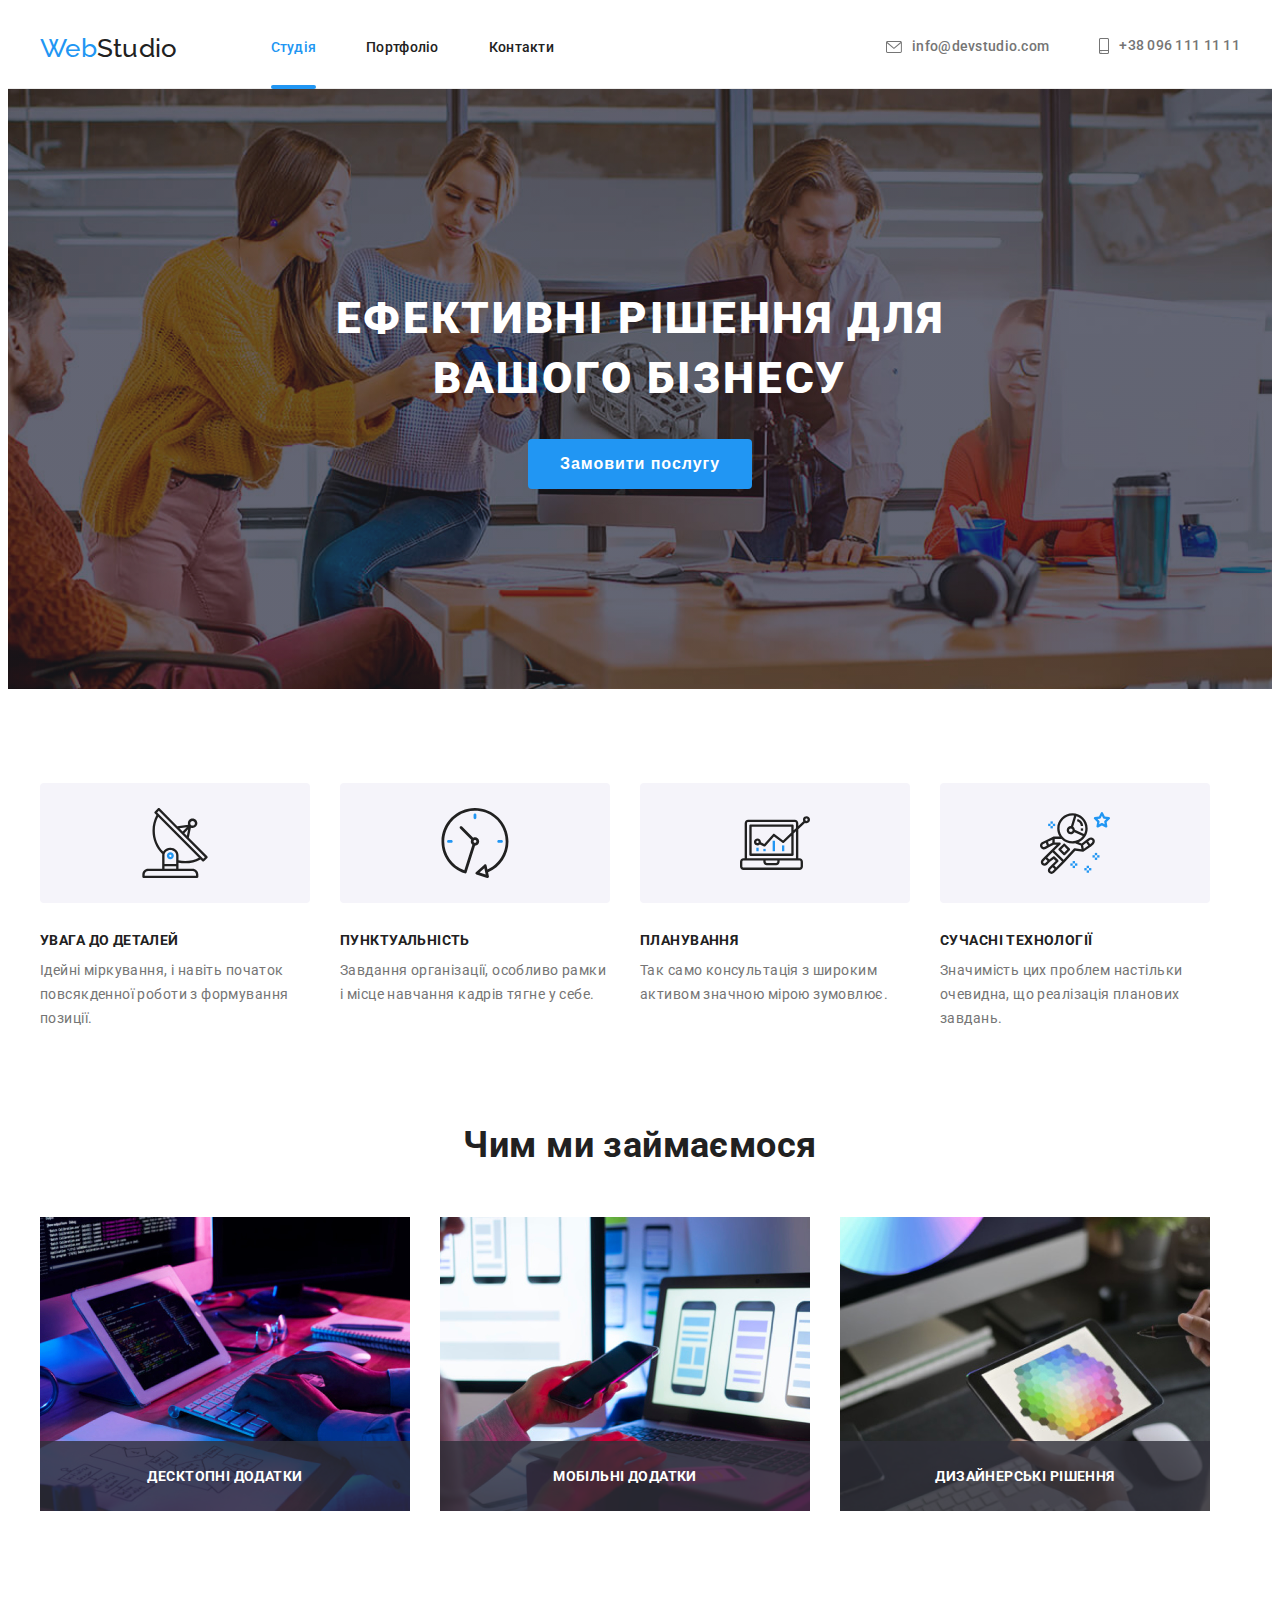
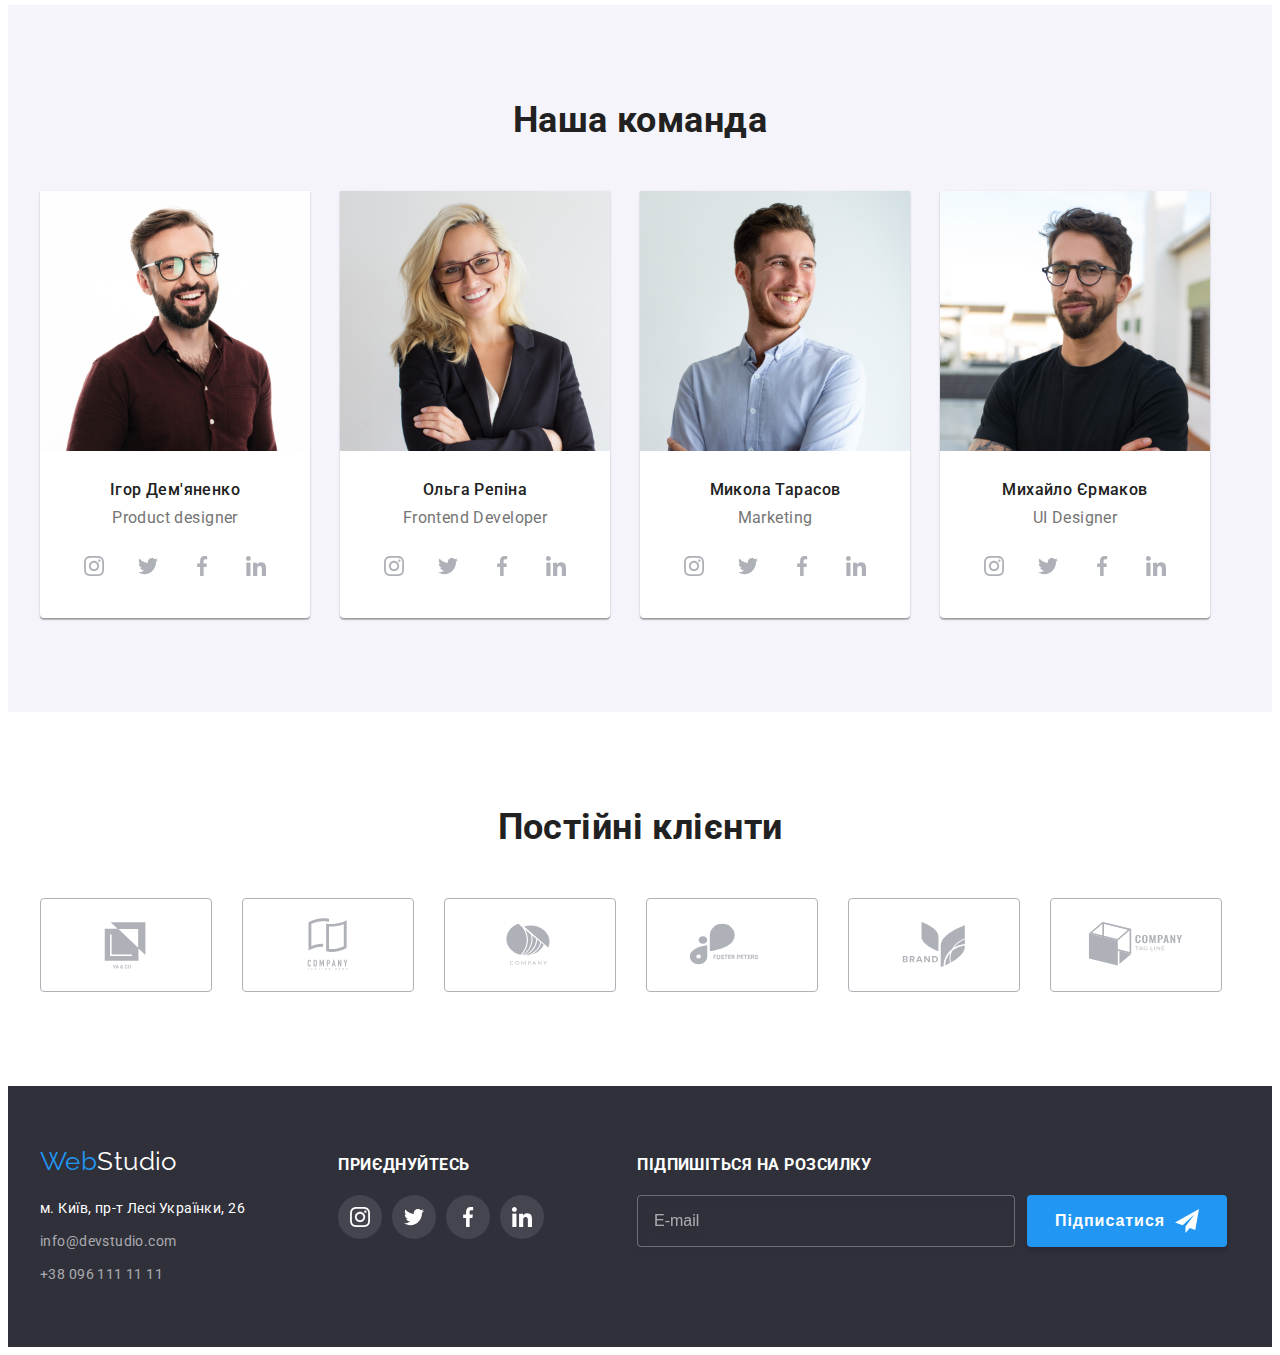
==== index.html @ 9e245d11 "Update index.html" ====
<!DOCTYPE html>
<html lang="uk">

<head>
  <meta charset="UTF-8" />
  <meta http-equiv="X-UA-Compatible" content="IE=edge" />
  <meta name="viewport" content="width=device-width, initial-scale=1.0" />
  <title>Студія</title>
  <!-- шрифти -->
  <link rel="preconnect" href="https://fonts.googleapis.com" />
  <link rel="preconnect" href="https://fonts.gstatic.com" crossorigin />
  <link href="https://fonts.googleapis.com/css2?family=Raleway:wght@700&family=Roboto:wght@400;500;700;900&display=swap"
    rel="stylesheet" />
  <!-- Нормалайз -->
  <link rel="stylesheet" href="https://cdnjs.cloudflare.com/ajax/libs/modern-normalize/1.1.0/modern-normalize.min.css"
    integrity="sha512-wpPYUAdjBVSE4KJnH1VR1HeZfpl1ub8YT/NKx4PuQ5NmX2tKuGu6U/JRp5y+Y8XG2tV+wKQpNHVUX03MfMFn9Q=="
    crossorigin="anonymous" referrerpolicy="no-referrer">

  <!-- стилі -->
  <link rel="stylesheet" href="./css/styles.css" />
</head>

<body>
  <!--хедер-->
  <header class="page-header">
    <div class="container">
      <nav class="nav">
        <a class="link logo" href="./index.html"><span class="accent-logo">Web</span>Studio</a>

        <ul class="list nav-list">
          <li class="item"><a class="link nav-link current" href="./index.html">Студія</a></li>
          <li class="item"><a class="link nav-link" href="./portfolio.html">Портфоліо</a></li>
          <li class="item"><a class="link nav-link" href="#contacts">Контакти</a></li>
        </ul>
      </nav>

      <ul class="contacts-header list">
        <li class="item">
          <a class="link" href="mailto:info@devstudio.com">
            <svg class="header-icon" width="16" height="12">
              <use href="./images/icons.svg#icon-envelope"></use>
            </svg>
            info@devstudio.com</a>
        </li>
        <li class="item"><a class="link" href="tel:+380961111111">
            <svg class="header-icon" width="10" height="16">
              <use href="./images/icons.svg#icon-smartphone"></use>
            </svg>
            +38 096 111 11 11</a></li>
      </ul>
    </div>
  </header>

  <!--Унікальний контент сторінки-->
  <main>
    <!--Герой-->
    <section class="section hero">
      <div class="container">
        <h1 class="main-title">Ефективні рішення для вашого бізнесу</h1>
        <button data-modal-open class="btn hero-btn" type="button">Замовити послугу</button>
      </div>
    </section>

    <!--Переваги компанії-->
    <section class="section features">
      <div class="container">
        <!--Початок прихованого заголовку -->
        <h2 class="visually-hidden">Переваги компанії</h2>
        <!-- Кінець прихованого заголовку -->

        <ul class="list features-list">
          <li class="item features-item">
            <div class="features-icon-block">
              <svg class="features-icon" width="70" height="70px">
                <use href="./images/icons.svg#icon-antenna"></use>
              </svg>
            </div>
            <h3 class="features-title">УВАГА ДО ДЕТАЛЕЙ</h3>
            <p class="features-description">
              Ідейні міркування, і навіть початок повсякденної роботи з формування позиції.
            </p>
          </li>

          <li class="item features-item">
            <div class="features-icon-block">
              <svg class="features-icon" width="70" height="70px">
                <use href="./images/icons.svg#icon-clock"></use>
              </svg>
            </div>
            <h3 class="features-title">ПУНКТУАЛЬНІСТЬ</h3>
            <p class="features-description">
              Завдання організації, особливо рамки і місце навчання кадрів тягне у себе.
            </p>
          </li>

          <li class="item features-item">
            <div class="features-icon-block">
              <svg class="features-icon" width="70" height="70px">
                <use href="./images/icons.svg#icon-diagram"></use>
              </svg>
            </div>
            <h3 class="features-title">ПЛАНУВАННЯ</h3>
            <p class="features-description">
              Так само консультація з широким активом значною мірою зумовлює.
            </p>
          </li>

          <li class="item features-item">
            <div class="features-icon-block">
              <svg class="features-icon" width="70" height="70px">
                <use href="./images/icons.svg#icon-astronaut"></use>
              </svg>
            </div>
            <h3 class="features-title">СУЧАСНІ ТЕХНОЛОГІЇ</h3>
            <p class="features-description">
              Значимість цих проблем настільки очевидна, що реалізація планових завдань.
            </p>
          </li>
        </ul>
      </div>
    </section>

    <!--Чим ми займаємося-->
    <section class="section activity">
      <div class="container">
        <h2 class="section-title">Чим ми займаємося</h2>

        <ul class="list activity-list">

          <li class="item activity-item">
            <div class="activity-thumb">
              <img class="img" src="./images/work/programming.jpg" alt="Розробка сайтів" width="370" height="294" />
              <p class="activity-desc">Десктопні додатки</p>
            </div>
          </li>

          <li class="item activity-item">
            <div class="activity-thumb">
              <img class="img" src="./images/work/adaptation.jpg" alt="Адаптація сайтів під гаджети" width="370"
                height="294" />
              <p class="activity-desc">Мобільні додатки</p>
            </div>
          </li>

          <li class="item activity-item">
            <div class="activity-thumb">
              <img class="img" src="./images/work/stylisation.jpg" alt="Стилізація сайтів" width="370" height="294" />
              <p class="activity-desc">Дизайнерські рішення</p>
            </div>
          </li>
      </div>
      </ul>
      </div>
    </section>

    <!--Команда-->
    <section class="section team">
      <div class="container">
        <h2 class="section-title">Наша команда</h2>

        <ul class="list team-list">
          <li class="item team-item">
            <img class="img" src="./images/team/product-designer.jpg" alt="Ігор Дем'яненко - Product designer"
              width="270" height="260" />
            <div class="team-item-content">
              <h3 class="team-name">Ігор Дем'яненко</h3>
              <p class="team-position">Product designer</p>

              <ul class="list socials-list">
                <li class="item socials-list-item">
                  <a class="link" href="https://www.instagram.com/" target="_blank" rel="noopener noreferrer">
                    <svg class="socials-icon" width="20" height="20">
                      <use href="./images/icons.svg#icon-instagram"></use>
                    </svg>
                  </a>
                </li>
                <li class="item socials-list-item">
                  <a class="link" href="https://www.twitter.com/" target="_blank" rel="noopener noreferrer">
                    <svg class="socials-icon" width="20" height="20">
                      <use href="./images/icons.svg#icon-twitter"></use>
                    </svg>
                  </a>
                </li>
                <li class="item socials-list-item">
                  <a class="link" href="https://www.facebook.com/" target="_blank" rel="noopener noreferrer">
                    <svg class="socials-icon" width="20" height="20">
                      <use href="./images/icons.svg#icon-facebook"></use>
                    </svg>
                  </a>
                </li>
                <li class="item socials-list-item">
                  <a class="link" href="https://www.linkedin.com/" target="_blank" rel="noopener noreferrer">
                    <svg class="socials-icon" width="20" height="20">
                      <use href="./images/icons.svg#icon-linkedin"></use>
                    </svg>
                  </a>
                </li>
              </ul>

            </div>
          </li>
          <li class="item team-item">
            <img class="img" src="./images/team/frontend.jpg" alt="Ольга Репіна" width="270" height="260" />
            <div class="team-item-content">
              <h3 class="team-name">Ольга Репіна</h3>
              <p class="team-position">Frontend Developer</p>

              <ul class="list socials-list">
                <li class="item socials-list-item">
                  <a class="link" href="https://www.instagram.com/" target="_blank" rel="noopener noreferrer">
                    <svg class="socials-icon" width="20" height="20">
                      <use href="./images/icons.svg#icon-instagram"></use>
                    </svg>
                  </a>
                </li>
                <li class="item socials-list-item">
                  <a class="link" href="https://www.twitter.com/" target="_blank" rel="noopener noreferrer">
                    <svg class="socials-icon" width="20" height="20">
                      <use href="./images/icons.svg#icon-twitter"></use>
                    </svg>
                  </a>
                </li>
                <li class="item socials-list-item">
                  <a class="link" href="https://www.facebook.com/" target="_blank" rel="noopener noreferrer">
                    <svg class="socials-icon" width="20" height="20">
                      <use href="./images/icons.svg#icon-facebook"></use>
                    </svg>
                  </a>
                </li>
                <li class="item socials-list-item">
                  <a class="link" href="https://www.linkedin.com/" target="_blank" rel="noopener noreferrer">
                    <svg class="socials-icon" width="20" height="20">
                      <use href="./images/icons.svg#icon-linkedin"></use>
                    </svg>
                  </a>
                </li>
              </ul>

            </div>
          </li>
          <li class="item team-item">
            <img class="img" src="./images/team/marketing.jpg" alt="Микола Тарасов" width="270" height="260" />
            <div class="team-item-content">
              <h3 class="team-name">Микола Тарасов</h3>
              <p class="team-position">Marketing</p>
              <ul class="list socials-list">
                <li class="item socials-list-item">
                  <a class="link" href="https://www.instagram.com/" target="_blank" rel="noopener noreferrer">
                    <svg class="socials-icon" width="20" height="20">
                      <use href="./images/icons.svg#icon-instagram"></use>
                    </svg>
                  </a>
                </li>
                <li class="item socials-list-item">
                  <a class="link" href="https://www.twitter.com/" target="_blank" rel="noopener noreferrer">
                    <svg class="socials-icon" width="20" height="20">
                      <use href="./images/icons.svg#icon-twitter"></use>
                    </svg>
                  </a>
                </li>
                <li class="item socials-list-item">
                  <a class="link" href="https://www.facebook.com/" target="_blank" rel="noopener noreferrer">
                    <svg class="socials-icon" width="20" height="20">
                      <use href="./images/icons.svg#icon-facebook"></use>
                    </svg>
                  </a>
                </li>
                <li class="item socials-list-item">
                  <a class="link" href="https://www.linkedin.com/" target="_blank" rel="noopener noreferrer">
                    <svg class="socials-icon" width="20" height="20">
                      <use href="./images/icons.svg#icon-linkedin"></use>
                    </svg>
                  </a>
                </li>
              </ul>
            </div>
          </li>
          <li class="item team-item">
            <img class="img" src="./images/team/ui-designer.jpg" alt="Михайло Єрмаков" width="270" height="260" />
            <div class="team-item-content">
              <h3 class="team-name">Михайло Єрмаков</h3>
              <p class="team-position">UI Designer</p>
              <ul class="list socials-list">
                <li class="item socials-list-item">
                  <a class="link" href="https://www.instagram.com/" target="_blank" rel="noopener noreferrer">
                    <svg class="socials-icon" width="20" height="20">
                      <use href="./images/icons.svg#icon-instagram"></use>
                    </svg>
                  </a>
                </li>
                <li class="item socials-list-item">
                  <a class="link" href="https://www.twitter.com/" target="_blank" rel="noopener noreferrer">
                    <svg class="socials-icon" width="20" height="20">
                      <use href="./images/icons.svg#icon-twitter"></use>
                    </svg>
                  </a>
                </li>
                <li class="item socials-list-item">
                  <a class="link" href="https://www.facebook.com/" target="_blank" rel="noopener noreferrer">
                    <svg class="socials-icon" width="20" height="20">
                      <use href="./images/icons.svg#icon-facebook"></use>
                    </svg>
                  </a>
                </li>
                <li class="item socials-list-item">
                  <a class="link" href="https://www.linkedin.com/" target="_blank" rel="noopener noreferrer">
                    <svg class="socials-icon" width="20" height="20">
                      <use href="./images/icons.svg#icon-linkedin"></use>
                    </svg>
                  </a>
                </li>
              </ul>
            </div>
          </li>
        </ul>
      </div>
    </section>

    <!-- Клієнти -->

    <section class="section clients">
      <div class="container">

        <h2 class="section-title">Постійні клієнти</h2>
        <ul class="list clients-list">

          <li class="item clients-item">
            <a class="link" href="" target="_blank" rel="noopener noreferrer">
              <svg class="clients-icon" width="106" height="60">
                <use href="./images/icons.svg#icon-client-1"></use>
              </svg>
            </a>
          </li>

          <li class="item clients-item">
            <a class="link" href="" target="_blank" rel="noopener noreferrer">
              <svg class="clients-icon" width="106" height="60">
                <use href="./images/icons.svg#icon-client-2"></use>
              </svg>
            </a>
          </li>

          <li class="item clients-item">
            <a class="link" href="" target="_blank" rel="noopener noreferrer">
              <svg class="clients-icon" width="106" height="60">
                <use href="./images/icons.svg#icon-client-3"></use>
              </svg>
            </a>
          </li>

          <li class="item clients-item">
            <a class="link" href="" target="_blank" rel="noopener noreferrer">
              <svg class="clients-icon" width="106" height="60">
                <use href="./images/icons.svg#icon-client-4"></use>
              </svg>
            </a>
          </li>

          <li class="item clients-item">
            <a class="link" href="" target="_blank" rel="noopener noreferrer">
              <svg class="clients-icon" width="106" height="60">
                <use href="./images/icons.svg#icon-client-5"></use>
              </svg>
            </a>
          </li>

          <li class="item clients-item">
            <a class="link" href="" target="_blank" rel="noopener noreferrer">
              <svg class="clients-icon" width="106" height="60">
                <use href="./images/icons.svg#icon-client-6"></use>
              </svg>
            </a>
          </li>

        </ul>

      </div>
    </section>
  </main>

  <!--Футер-->
  <footer class="page-footer">
    <div class="container">
      <div class="footer-box-address">
        <a class="link logo" href="./index.html"><span class="accent-logo">Web</span><span
            class="footer-logo">Studio</span></a>

        <address id="contacts" class="address-footer">
          <ul class="list">
            <li class="item"><a class="link address-map" target="_blank" rel="norefferer nofollow"
                href="https://goo.gl/maps/ebckDGz18cMJigHJ8">м. Київ, пр-т
                Лесі Українки, 26</a></li>
            <li class="item"><a class="link address-email" href="mailto:info@devstudio.com">info@devstudio.com</a></li>
            <li class="item"><a class="link address-tel" href="tel:+380961111111">+38 096 111 11 11</a></li>
          </ul>
        </address>
      </div>

      <div class="join">
        <h3 class="invitation-title">Приєднуйтесь</h3>
        <ul class="list">
          <li class="item">
            <a class="link" href="https://www.instagram.com/" target="_blank" rel="noopener noreferrer">
              <svg class="icon" width="20" height="20">
                <use href="./images/icons.svg#icon-instagram"></use>
              </svg>
            </a>
          </li>
          <li class="item">
            <a class="link" href="https://twitter.com/" target="_blank" rel="noopener noreferrer"><svg class="icon"
                width="20" height="20">
                <use href="./images/icons.svg#icon-twitter"></use>
              </svg>
            </a>
          </li>
          <li class="item">
            <a class="link" href="https://www.facebook.com/" target="_blank" rel="noopener noreferrer"><svg class="icon"
                width="20" height="20">
                <use href="./images/icons.svg#icon-facebook"></use>
              </svg>
            </a>
          </li>
          <li class="item">
            <a class="link" href="https://www.linkedin.com/" target="_blank" rel="noopener noreferrer"><svg class="icon"
                width="20" height="20">
                <use href="./images/icons.svg#icon-linkedin"></use>
              </svg></a>
          </li>
        </ul>
      </div>

      <div class="subscribe">
        <h3 class="invitation-title">Підпишіться на розсилку</h3>

        <form class="subscribe-label">
          <label class="label-footer">
            <input class="subscribe-input" type="email" name="email" placeholder="E-mail">
          </label>

          <button class="btn button-footer-subscribe" type="submit">Підписатися <svg class="footer-icon-send" width="24"
              height="24">
              <use href="./images/icons.svg#icon-send"></use>
            </svg>
          </button>
        </form>
      </div>
    </div>
  </footer>

  <!-- Modal-box -->
  <div class="backdrop is-hidden" data-modal>
    <div class="modal-box">
      <button type="button" class="btn-modal-close" data-modal-close>
        <svg class="modal-icon-close" width="18" height="18">
          <use href="./images/icons.svg#icon-modal-close"></use>
        </svg>
      </button>

      <h2 class="modal-title">Залиште свої дані, ми вам передзвонимо</h2>

      <form class="form">

        <div class="input-wrapper">
          <label class="label-name" for="name">Ім'я</label>
          <input class="input-area" type="text" name="username" id="name">
          <svg class="input-area-icon" width="18" height="18">
            <use href="./images/icons.svg#icon-modal-person"></use>
          </svg>
        </div>

        <div class="input-wrapper">
          <label class="label-name" for="tel">Телефон</label>
          <input class="input-area" type="tel" name="tel" id="tel">
          <svg class="input-area-icon" width="18" height="18">
            <use href="./images/icons.svg#icon-modal-phone"></use>
          </svg>
        </div>

        <div class="input-wrapper">
          <label class="label-name" for="email">Пошта</label>
          <input class="input-area" type="email" name="email" id="email">
          <svg class="input-area-icon" width="18" height="18">
            <use href="./images/icons.svg#icon-modal-email"></use>
          </svg>
        </div>


        <div class="input-wrapper textarea">
          <label class="label-name" for="comment">Коментар</label>
          <textarea class="input-area modal-textarea" name="comment" id="comment"
            placeholder="Введіть текст"></textarea>
        </div>

        <!-- check-box -->

        <div class="checkbox-wrapper">

          <input class="checkbox" type="checkbox" name="policy" value="policy" id="policy">
          <label class="checkbox-label" for="policy">
            <span class="input-icon-wrapper">
            </span>
            <svg class="checkbox-icon" width="16" height="15">
              <use href="./images/icons.svg#icon-check"></use>
            </svg>
            <p>Погоджуюся з розсилкою та приймаю</p> <a class="policy-link" href=""> Умови договору</a>
          </label>
        </div>



        <button class="button-modal" type="submit">Відправити</button>

      </form>

    </div>
  </div>

  <script src="./js/modal.js"></script>

</body>

</html>
---- css/styles.css ----
:root {
    /* Fonts */
    --main-font: Roboto, sans-serif;
    --secondary-font: Raleway, sans-serif;

    /* Text colors */
    --primary-text-color: #212121;
    --secondary-text-color: #757575;
    --accent-color: #2196F3;
    --primary-white-color: #FFFFFF;
    --white-color-90: #FFFFFF99;
    --icons-color: #AFB1B8;


    /* Background colors */
    --section-background-color: #F5F4FA;
    --page-header-border-color: #ECECEC;
    --dark-background-color: #2F303A;
    --hero-btn-hover-color: #188CE8;


    /* Others */
    --border-radius: 4px;
    --trans-dur: 250ms;
    --trans-t-funct: cubic-bezier(0.4, 0, 0.2, 1);
}

body {
    font-family: var(--main-font);
    font-size: 14px;
    letter-spacing: 0.03em;
    color: var(--primary-text-color);
}

h1,
h2,
h3,
h4,
h5,
h6,
p,
ul {
    padding: 0;
    margin: 0;
}

.visually-hidden {
    position: absolute;
    width: 1px;
    height: 1px;
    margin: -1px;
    border: 0;
    padding: 0;

    white-space: nowrap;
    clip-path: inset(100%);
    clip: rect(0 0 0 0);
    overflow: hidden;
}

.section {
    padding-top: 94px;
    padding-bottom: 94px;

    /* outline: 2px solid yellow; */
}

.container {
    margin-left: auto;
    margin-right: auto;
    width: 1200px;
    padding-left: 15px;
    padding-right: 15px;

    /* outline: 2px solid tomato; */
}

.list {
    list-style-type: none;
}

.link {
    text-decoration: none;
    color: inherit;
    display: block;
}

.img {
    display: block;
}



.section-title {
    font-weight: 700;
    font-size: 36px;
    line-height: 1.17;
    text-align: center;
    margin-bottom: 50px;
}

/**
  |============================
  | Хедер
  |============================
*/

.page-header {
    border-bottom: 1px solid var(--page-header-border-color);
}

.page-header .container {
    display: flex;
}

/* logo */
.logo {
    font-family: var(--secondary-font);
    font-size: 26px;
    line-height: 1.19;
}

.page-header .logo {
    margin-right: 93px;
}

.accent-logo {
    color: var(--accent-color);
}

/* site nav */
.nav {
    display: flex;
    align-items: center;

    font-weight: 500;
    line-height: 1.14;
    letter-spacing: 0.02em;
    text-align: left;
}

.nav-list {
    display: flex;
    letter-spacing: 0.02em;
    gap: 50px;
}

.nav-link {
    padding-top: 32px;
    padding-bottom: 32px;
    transition: color var(--trans-dur) var(--trans-t-funct);
}


.nav-link.current {
    position: relative;
    color: var(--accent-color)
}

.nav-link.current::after {
    content: "";
    position: absolute;
    left: 0;
    bottom: -1px;

    width: 100%;
    height: 4px;
    border-radius: 2px;
    background-color: var(--accent-color);

}

.nav-link:hover,
.nav-link:focus {
    color: var(--accent-color);
}

/* контакти */
.contacts-header {
    display: flex;
    margin-left: auto;
    align-items: center;
    gap: 50px;

    font-weight: 500;
    line-height: 1.14;
    letter-spacing: 0.02em;
}

/* .contacts-header .item:not(:last-child) {
    margin-right: 50px;
} */

.contacts-header .link {
    display: inline-flex;
    align-items: center;
    color: var(--secondary-text-color);
    transition: color var(--trans-dur) var(--trans-t-funct);
}

.header-icon {
    margin-right: 10px;
    fill: currentColor;
}


.contacts-header .link:hover,
.contacts-header .link:focus {
    color: var(--accent-color);
}

.header-icon:hover,
.header-icon:focus {
    fill: currentColor;
}


/**
  |============================
  | Герой
  |============================
*/


.hero {
    padding-top: 200px;
    padding-bottom: 200px;
    background-color: var(--dark-background-color);
    text-align: center;

    background-image:
        linear-gradient(rgba(47, 48, 58, 0.4), rgba(47, 48, 58, 0.4)),
        url(../images/hero/hero-bg.jpg);
    background-repeat: no-repeat;
    background-position: center;
    background-size: cover;
    margin-left: auto;
    margin-right: auto;
    max-width: 1600px;
}

.main-title {
    width: 696px;

    font-weight: 900;
    font-size: 44px;
    line-height: 1.36;
    text-align: center;
    letter-spacing: 0.06em;
    text-transform: uppercase;
    color: var(--primary-white-color);
    margin-bottom: 30px;
    margin-left: auto;
    margin-right: auto;
}

/* кнопка */

.btn {
    text-align: center;
    border-radius: var(--border-radius);
    border: 0;
    min-height: 32px;
}

.hero-btn {
    justify-content: center;

    cursor: pointer;
    color: var(--primary-white-color);
    background-color: var(--accent-color);

    font-size: 16px;
    font-weight: 700;
    line-height: 1.88;
    letter-spacing: 0.06em;
    padding: 10px 32px;
    min-height: 50px;
    transition: background-color var(--trans-dur) var(--trans-t-funct);
}

.hero-btn:hover,
.hero-btn:focus {
    cursor: pointer;
    background-color: var(--hero-btn-hover-color);
}

/**
  |============================
  | Переваги
  |============================
*/

.features {
    padding-bottom: 0;
}

.features-list {
    display: flex;
    gap: 30px;
}

.features-item {
    width: 270px;

}

.features-icon-block {
    display: inline-flex;
    align-items: center;
    justify-content: center;

    width: 270px;
    border-radius: 4px;
    margin-bottom: 30px;
    background-color: var(--section-background-color);
}

.features-icon {
    margin-top: 25px;
    margin-bottom: 25px;
}

.section-title {
    font-weight: 700;
    font-size: 36px;
    line-height: 1.17;
    text-align: center;
    margin-bottom: 50px;
}

.features-title {
    line-height: 1.14;
    text-transform: uppercase;
    margin-bottom: 10px;
    font-size: 14px;
}

.features-description {
    color: var(--secondary-text-color);
    line-height: 1.71;
}


/**
  |============================
  | Чим ми займаэмося
  |============================
*/

.activity-list {
    display: flex;
    gap: 30px;
}

.activity-thumb {
    position: relative;
}

.activity-desc {
    position: absolute;
    background-color: rgba(47, 48, 58, 0.8);
    width: 100%;
    bottom: 0;
    left: 0;

    font-weight: 700;
    line-height: calc(16 / 14);
    text-align: center;
    text-transform: uppercase;
    color: var(--primary-white-color);
    padding-top: 27px;
    padding-bottom: 27px;

}


/**
  |============================
  | Команда
  |============================
*/

.section.team {
    background-color: var(--section-background-color);
}

.team-list {
    display: flex;
    gap: 30px;
}

.team-item {
    background-color: var(--primary-white-color);

    box-shadow: 0px 1px 3px rgba(0, 0, 0, 0.12), 0px 1px 1px rgba(0, 0, 0, 0.14), 0px 2px 1px rgba(0, 0, 0, 0.2);
    border-radius: 0px 0px 4px 4px;
}

.team-item-content {
    padding-top: 30px;
    padding-bottom: 30px;
}

.team-name {
    font-weight: 500;
    line-height: 1.17;
    text-align: center;
    font-size: 16px;
    margin-bottom: 10px;
}

.team-position {
    color: var(--secondary-text-color);
    line-height: 1.17;
    text-align: center;
    font-size: 16px;
    margin-bottom: 16px;
}

.socials-list {
    display: flex;
    gap: 10px;
    justify-content: center;
}

.socials-list-item .link {
    display: inline-flex;
    width: 44px;
    height: 44px;
    justify-content: center;
    align-items: center;
    border-radius: 50%;
    transition: background-color var(--trans-dur) var(--trans-t-funct);
}

.socials-icon {
    fill: var(--icons-color);
    transition: fill var(--trans-dur) var(--trans-t-funct);
}

.socials-list-item .link:hover,
.socials-list-item .link:focus {
    background-color: var(--accent-color);
}

.socials-list-item .link:hover .socials-icon,
.socials-list-item .link:focus .socials-icon {
    fill: var(--primary-white-color);
}

/**
  |============================
  | Clients
  |============================
*/

.clients-list {
    display: flex;
    gap: 30px;
}

.clients-item .link {
    display: flex;
    align-items: center;
    justify-content: center;

    border: 1px solid var(--icons-color);
    border-radius: var(--border-radius);
    width: 170px;
    height: 92px;
    fill: var(--icons-color);
    transition: border-color var(--trans-dur) var(--trans-t-funct), fill var(--trans-dur) var(--trans-t-funct);
}

.clients-item .link:hover,
.clients-item .link:focus {
    fill: var(--accent-color);
    border-color: var(--accent-color);
}


/**
  |============================
  | Футер
  |============================
*/

.page-footer .container {
    display: flex;
    align-items: baseline;
}

.page-footer {
    background-color: var(--dark-background-color);
    padding-top: 60px;
    padding-bottom: 60px;
}

.page-footer .logo {
    display: flex;
    margin-bottom: 20px;
}

.footer-logo {
    color: var(--primary-white-color);

}

.footer-box-address {

    margin-right: 93px;
}

.address-footer .item:not(:last-child) {
    margin-bottom: 9px;
}

.address-map,
.address-email,
.address-tel {
    font-style: normal;
    line-height: 1.71;
    color: var(--primary-white-color);

}

.address-email,
.address-tel {
    color: var(--white-color-90);
    transition: color var(--trans-dur) var(--trans-t-funct);
}

.address-email:focus,
.address-email:hover,
.address-tel:focus,
.address-tel:hover {
    color: var(--accent-color)
}


.invitation-title {
    line-height: 1.14;
    letter-spacing: 0.03em;
    text-transform: uppercase;

    color: var(--primary-white-color);

    margin-bottom: 20px;
}

.join .list {
    display: flex;
    gap: 10px;
}

.join {
    margin-right: 93px;
}

.join .link {
    display: flex;
    align-items: center;
    justify-content: center;
    width: 44px;
    height: 44px;
    border-radius: 50%;
    background-color: rgba(255, 255, 255, 0.1);
    transition: background-color var(--trans-dur) var(--trans-t-funct);
}

.join .icon {
    fill: var(--primary-white-color);
}

.join .link:hover,
.join .link:focus {
    background-color: var(--accent-color);
}


.subscribe-input {
    display: inline-block;
    width: 358px;
    padding-top: 15px;
    padding-bottom: 15px;
    padding-left: 16px;
    background-color: transparent;
    font-size: 16px;
    line-height: 1.25;
    color: var(--primary-white-color);

    border: 1px solid rgba(255, 255, 255, 0.3);
    filter: drop-shadow(0px 4px 4px rgba(0, 0, 0, 0.15));
    border-radius: var(--border-radius);
    margin-right: 12px;
}

.subscribe-input::placeholder {
    font-size: 16px;
    line-height: 1.25;
    align-items: center;
    color: rgba(255, 255, 255, 0.6);

}

.subscribe-input:focus,
.subscribe-input:hover {
    outline: 0;
    outline-offset: 0;
    border-color: var(--accent-color);
}

.subscribe-label {
    display: flex;
}

.button-footer-subscribe {
    display: flex;
    align-items: center;
    justify-content: center;
    cursor: pointer;


    font-weight: 700;
    font-size: 16px;
    line-height: 1.88;
    letter-spacing: 0.06em;
    color: var(--primary-white-color);
    padding: 0;
    width: 200px;

    background-color: var(--accent-color);
    box-shadow: 0px 4px 4px rgba(0, 0, 0, 0.15);
    border-radius: var(--border-radius);

    transform: background-color var(--trans-dur) var(--timing-function);
}

.footer-icon-send {
    fill: currentColor;
    margin-left: 10px;
}

.button-footer-subscribe:hover,
.button-footer-subscribe:focus {
    background-color: #188CE8;
}

/**
  |============================
  | Modal-box
  |============================
*/

.backdrop {
    position: fixed;
    width: 100%;
    height: 100%;
    top: 0;
    left: 0;

    background-color: rgba(0, 0, 0, 0.2);
    opacity: 1;

    transition: opacity var(--trans-dur) var(--trans-t-funct);
}

.backdrop.is-hidden {
    opacity: 0;
    pointer-events: none;
    visibility: visible;
}

.backdrop.is-hidden .modal-box {
    transform: translate(-50%, -50%) scale(1.5);
}

.modal-box {
    position: relative;
    left: 50%;
    top: 50%;

    display: inline-block;
    width: 528px;
    /* height: 581px; */

    background: var(--primary-white-color);
    box-shadow: 0px 1px 3px rgba(0, 0, 0, 0.12), 0px 1px 1px rgba(0, 0, 0, 0.14), 0px 2px 1px rgba(0, 0, 0, 0.2);
    border-radius: 4px;


    transform: translate(-50%, -50%) scale(1);
    transition: transform var(--trans-dur) var(--trans-t-funct);


    padding: 40px;
}

.btn-modal-close {
    position: absolute;
    top: 8px;
    right: 8px;

    cursor: pointer;

    width: 30px;
    height: 30px;
    border-radius: 50%;
    background-color: var(--primary-white-color);
    border: 1px solid rgba(0, 0, 0, 0.1);

    display: flex;
    align-items: center;
    justify-content: center;
}

.btn-modal-close:hover,
.btn-modal-close:focus {
    fill: var(--accent-color);
}

.modal-title {

    font-size: 20px;
    line-height: 1.15;
    text-align: center;
    color: var(--primary-text-color);

    margin-bottom: 12px;
}


/* form */


.input-wrapper {
    display: flex;
    flex-direction: column;
    position: relative;
    margin-bottom: 10px;
}



.label-name {
    font-size: 12px;
    line-height: 1.17;
    letter-spacing: 0.01em;
    color: #757575;
    margin-bottom: 4px;
}


.input-area {
    font-size: 12px;
    line-height: 1.17;
    letter-spacing: 0.03em;

    color: var(--primary-text-color);
    width: 100%;
    height: 40px;
    border: 1px solid rgba(33, 33, 33, 0.2);
    border-radius: var(--border-radius);
    padding: 0 0 0 42px;
    transition: border-color var(--trans-dur) var(--trans-t-funct);
}

.input-area:focus {
    outline: 0;
    outline-offset: 0;
}

.input-wrapper:hover .input-area,
.input-wrapper:focus .input-area {
    border-color: var(--accent-color);
}

.input-area-icon {
    position: absolute;
    bottom: 11px;
    left: 12px;
    transition: fill var(--trans-dur) var(--trans-t-funct);
}

.input-wrapper:hover>.input-area-icon,
.input-wrapper:focus>.input-area-icon {
    fill: var(--accent-color);
}

.input-wrapper.textarea {
    margin-bottom: 20px;
}

.modal-textarea {
    width: 448px;
    height: 120px;
    padding: 12px 16px;
    resize: none;
}

.modal-textarea::placeholder {

    font-size: 12px;
    line-height: 1.17;
    letter-spacing: 0.01em;
    color: rgba(117, 117, 117, 0.5);
    margin-bottom: 20px;
}

/* checkbox */
.checkbox-wrapper {
    position: relative;
    margin-bottom: 30px;
    justify-content: center;
}

.checkbox {
    position: absolute;
    width: 1px;
    height: 1px;
    margin: -1px;
    border: 0;
    padding: 0;
    clip: rect(0 0 0 0);
    overflow: hidden;
}


.checkbox-icon {
    position: absolute;

    top: 50%;
    transform: translateY(-50%);
    opacity: 0;
    transition: opacity var(--trans-dur) var(--trans-t-funct);
}

.checkbox:checked+.checkbox-label .checkbox-icon {
    opacity: 1;
}

.input-icon-wrapper {
    display: inline-block;
    margin-right: 7px;
    align-items: center;

    width: 16px;
    height: 15px;
    border: 2px solid var(--primary-text-color);
    border-radius: var(--border-radius);
    opacity: 1;
    transition: opacity var(--trans-dur) var(--trans-t-funct);
}

.checkbox:checked+.checkbox-label .input-icon-wrapper {
    opacity: 0;
}

.checkbox-label {
    display: flex;
    align-items: center;
    line-height: 1.71;
    letter-spacing: 0.03em;
    color: #757575;
    width: 100%;
    padding-left: 14px;
}


.check-input {
    position: absolute;
    width: 1px;
    height: 1px;
    margin: -1px;
    border: 0;
    padding: 0;
    clip: rect(0 0 0 0);
    overflow: hidden;
}



.policy-link {
    display: inline-block;
    color: var(--accent-color);
    text-decoration: underline;
    margin-left: 3px;
}


/* button modal */
.button-modal {
    display: flex;
    align-items: center;
    text-align: center;
    cursor: pointer;

    font-family: inherit;
    font-weight: 700;
    font-size: 16px;
    line-height: 1.88;

    letter-spacing: 0.06em;
    color: var(--primary-white-color);

    margin-right: auto;
    margin-left: auto;
    min-width: 200px;
    min-height: 50px;
    padding: 10px 52px;
    border: 0;

    background-color: var(--accent-color);
    box-shadow: 0px 4px 4px rgba(0, 0, 0, 0.15);
    border-radius: var(--border-radius);

    transform: background-color var(--trans-dur) var(--timing-function);
}

.button-modal:hover,
.button-modal:focus {
    background-color: #188CE8;
}


/**
  |============================
  | Portfolio
  |============================
*/

/* Фільтр */

.portfolio-filter {
    display: flex;
    justify-content: center;
    margin-bottom: 50px;
    gap: 8px;
}

.portfolio-btn {
    cursor: pointer;
    color: var(--primary-text-color);
    background-color: var(--section-background-color);
    font-family: var(--main-font);
    font-weight: 500;
    line-height: 1.62;
    text-align: center;
    letter-spacing: 0.03em;
    font-size: 16px;

    padding: 6px 22px;
    transition: background-color var(--trans-dur) var(--trans-t-funct), color var(--trans-dur) var(--trans-t-funct), box-shadow var(--trans-dur) var(--trans-t-funct);
}

.btn.portfolio-btn.active {
    background-color: var(--accent-color);
    color: var(--primary-white-color);
}

.portfolio-btn:hover,
.portfolio-btn:focus {
    cursor: pointer;
    color: var(--primary-white-color);
    background-color: var(--accent-color);

    box-shadow: 0px 3px 1px rgba(0, 0, 0, 0.1), 0px 1px 2px rgba(0, 0, 0, 0.08), 0px 2px 2px rgba(0, 0, 0, 0.12);
}





/**
  |============================
  | Портфоліо
  |============================
*/

.project {
    display: flex;
    flex-wrap: wrap;
    gap: 30px;
}

.project-item .link {
    transition: box-shadow var(--trans-dur) var(--trans-t-funct);
}

.project-item .link:hover,
.project-item .link:focus {
    box-shadow: 0px 1px 1px rgba(0, 0, 0, 0.12), 0px 4px 4px rgba(0, 0, 0, 0.06), 1px 4px 6px rgba(0, 0, 0, 0.16);
}

.project-thumb-overlay {
    position: relative;
    overflow: hidden;
}

.project-overlay-desc {
    position: absolute;
    transform: translateY(100%);
    transition: transform var(--trans-dur) var(--trans-t-funct);

    padding: 63px 24px;
    top: 0;
    left: 0;
    width: 100%;
    height: 100%;

    font-size: 18px;
    line-height: 1.56;
    background-color: rgba(33, 150, 243, 0.9);
    color: var(--primary-white-color);
}

.project-item:hover .project-overlay-desc {
    transform: translateY(0);
}

.project-content {
    border: 1px solid #EEEEEE;
    background: var(--primary-white-color);
    padding: 20px 24px;
}

.project-name {
    font-size: 18px;
    line-height: 2;
    letter-spacing: 0.06em;
    color: var(--primary-text-color);
    margin-bottom: 4px;
}

.project-type {
    line-height: 1.88;
    font-size: 16px;
    color: var(--secondary-text-color);
}
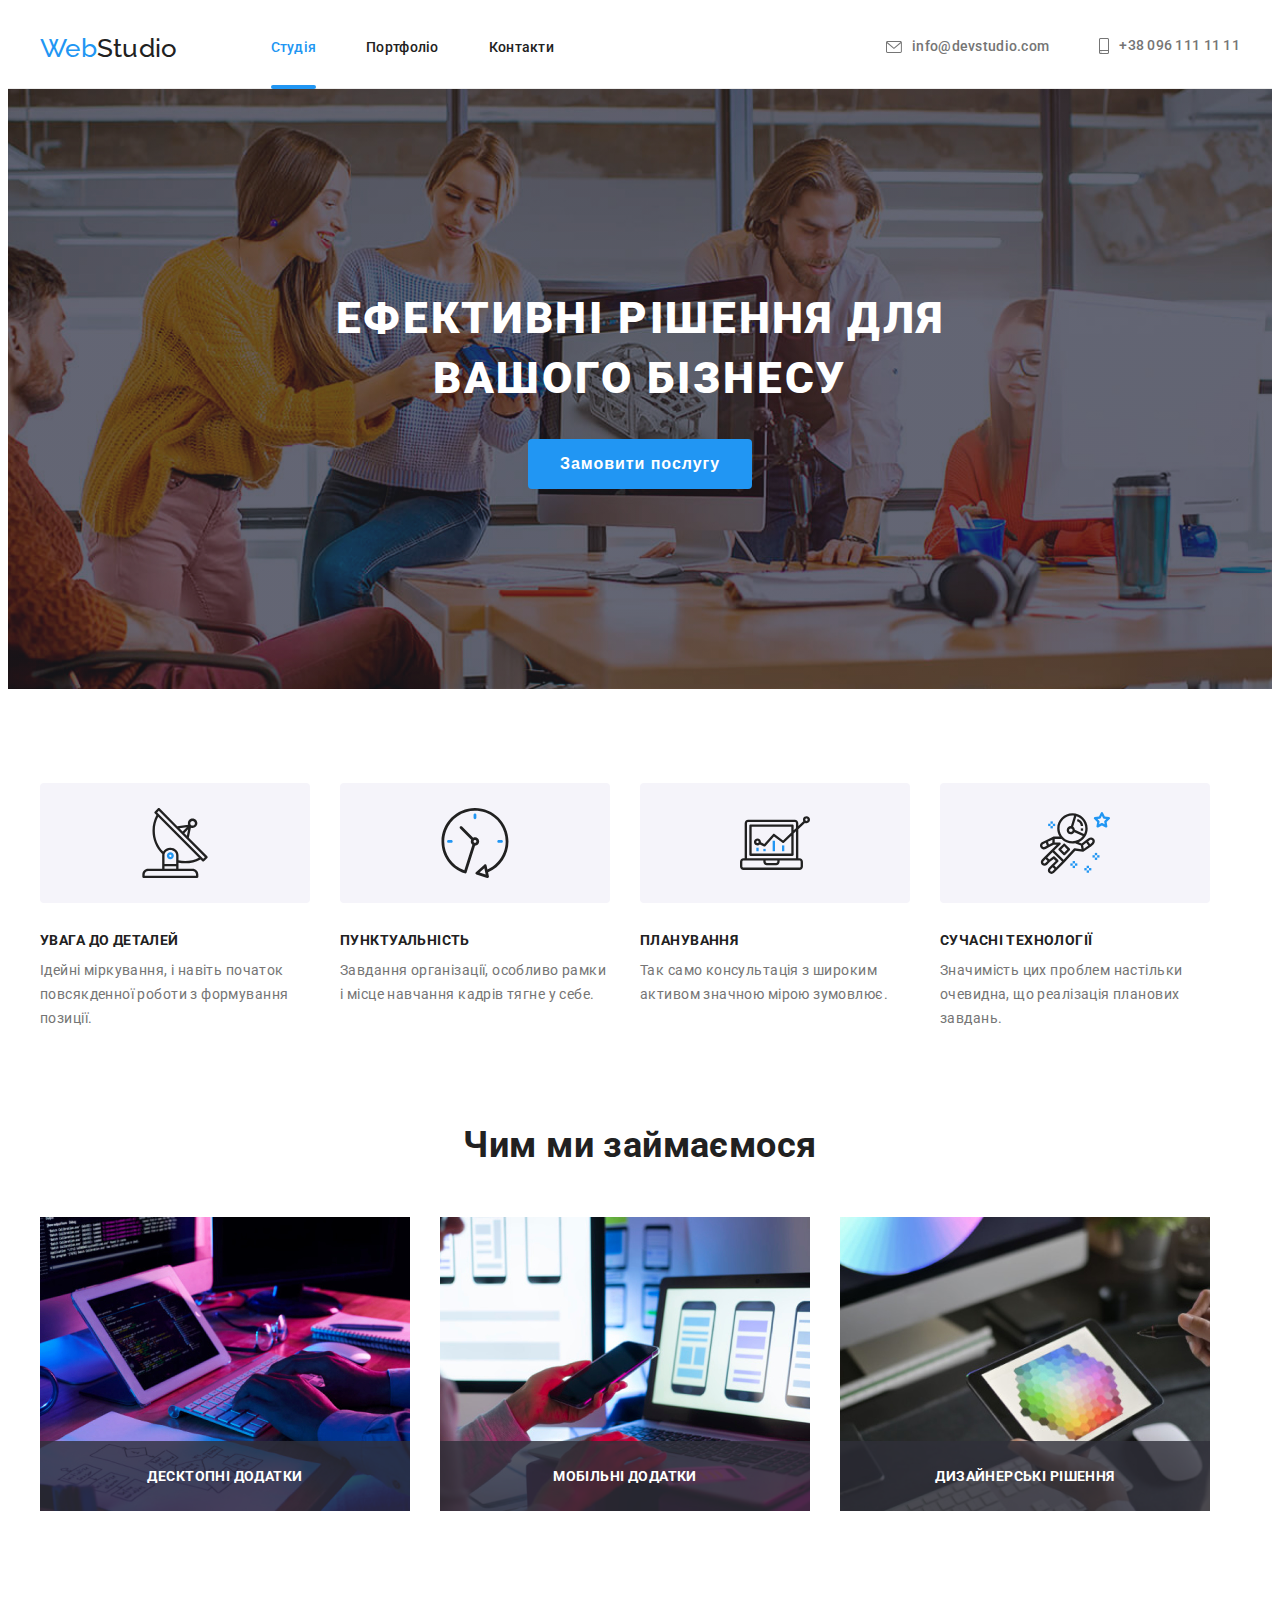
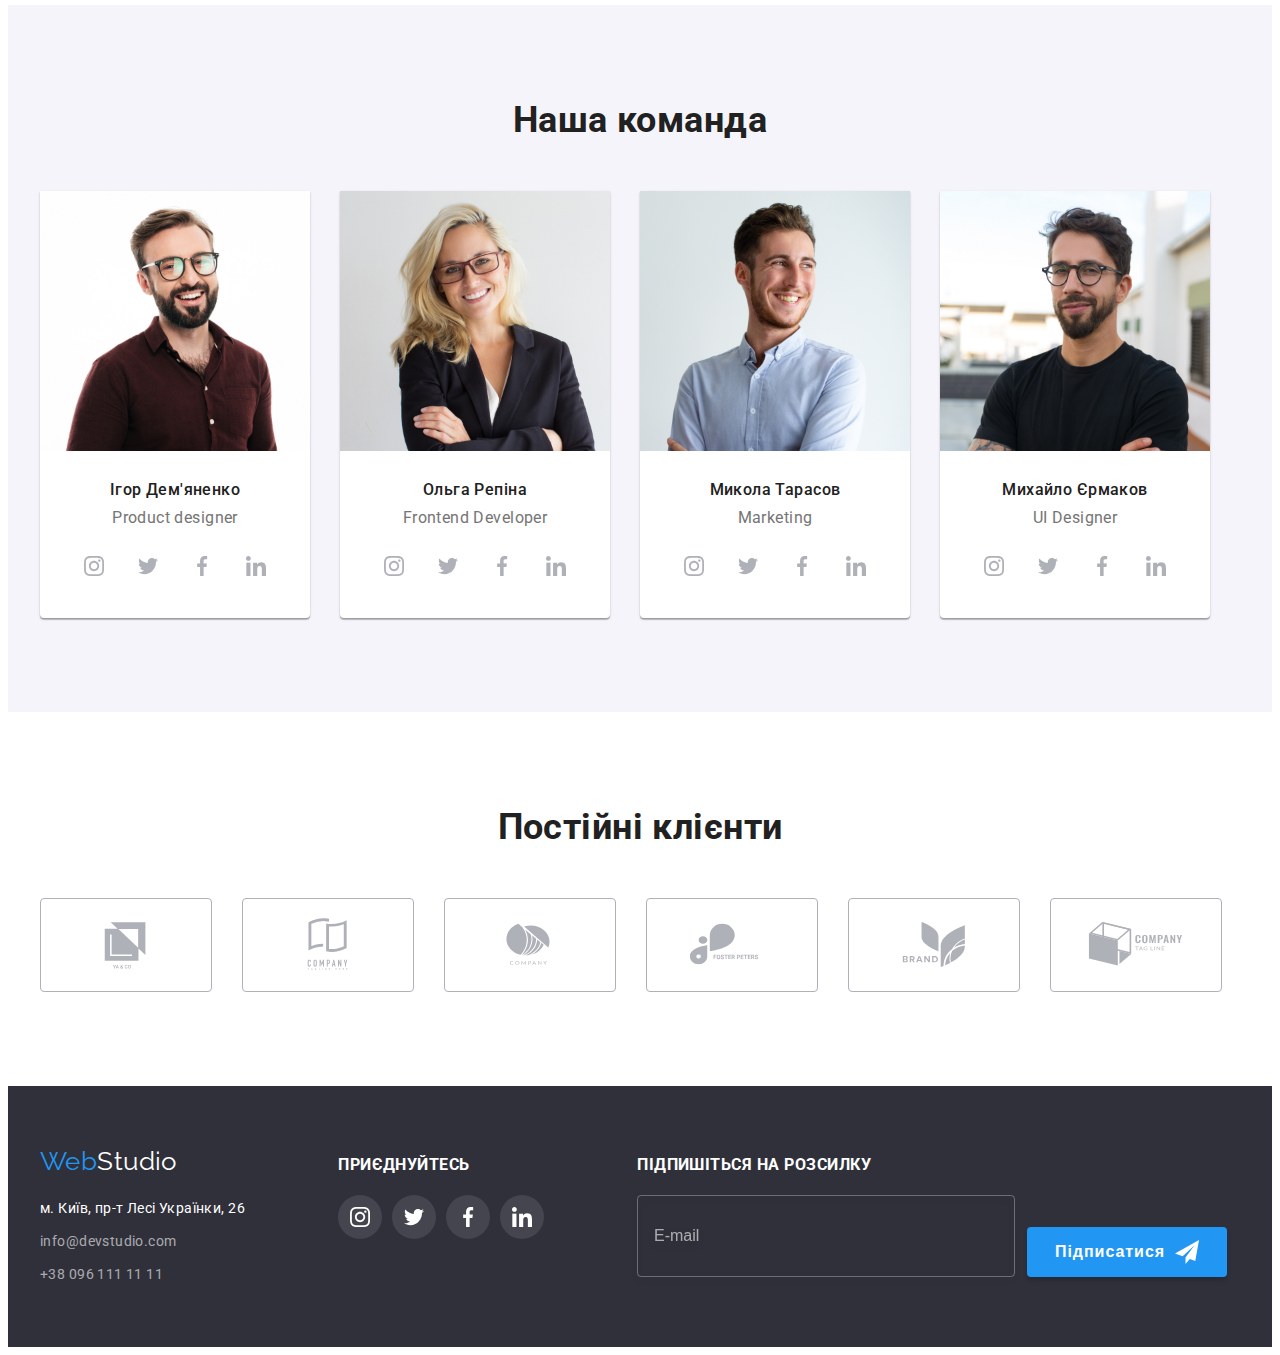
==== commit 8a21f7ec: "переробляє форму" ====
--- a/index.html
+++ b/index.html
@@ -429,16 +429,19 @@
         </ul>
       </div>
 
+      <!-- subscribe -->
       <div class="subscribe">
-        <h3 class="invitation-title">Підпишіться на розсилку</h3>
-
-        <form class="subscribe-label">
+
+
+        <form class="subscribe-form">
           <label class="label-footer">
-            <input class="subscribe-input" type="email" name="email" placeholder="E-mail">
+            <h3 class="invitation-title">Підпишіться на розсилку</h3>
+            <input class="subscribe-input" type="email" name="email" placeholder="E-mail" required>
           </label>
 
-          <button class="btn button-footer-subscribe" type="submit">Підписатися <svg class="footer-icon-send" width="24"
-              height="24">
+          <button class="btn button-footer-subscribe" type="submit">
+            Підписатися
+            <svg class="footer-icon-send" width="24" height="24">
               <use href="./images/icons.svg#icon-send"></use>
             </svg>
           </button>
@@ -460,55 +463,50 @@
 
       <form class="form">
 
-        <div class="input-wrapper">
-          <label class="label-name" for="name">Ім'я</label>
-          <input class="input-area" type="text" name="username" id="name">
-          <svg class="input-area-icon" width="18" height="18">
+        <label class="form-field">
+          <span class="label-name">Ім'я</span>
+          <input class="form-input" type="text" name="name" required>
+          <svg class="form-input-icon" width="18" height="18">
             <use href="./images/icons.svg#icon-modal-person"></use>
           </svg>
-        </div>
-
-        <div class="input-wrapper">
-          <label class="label-name" for="tel">Телефон</label>
-          <input class="input-area" type="tel" name="tel" id="tel">
-          <svg class="input-area-icon" width="18" height="18">
+        </label>
+
+        <label class="form-field">
+          <span class="label-name">Телефон</span>
+          <input class="form-input" type="tel" name="tel" required>
+          <svg class="form-input-icon" width="18" height="18">
             <use href="./images/icons.svg#icon-modal-phone"></use>
           </svg>
-        </div>
-
-        <div class="input-wrapper">
-          <label class="label-name" for="email">Пошта</label>
-          <input class="input-area" type="email" name="email" id="email">
-          <svg class="input-area-icon" width="18" height="18">
+        </label>
+
+        <label class="form-field">
+          <span class="label-name">Пошта</span>
+          <input class="form-input" type="email" name="email" required>
+          <svg class="form-input-icon" width="18" height="18">
             <use href="./images/icons.svg#icon-modal-email"></use>
           </svg>
-        </div>
-
-
-        <div class="input-wrapper textarea">
-          <label class="label-name" for="comment">Коментар</label>
-          <textarea class="input-area modal-textarea" name="comment" id="comment"
-            placeholder="Введіть текст"></textarea>
-        </div>
-
-        <!-- check-box -->
-
-        <div class="checkbox-wrapper">
-
-          <input class="checkbox" type="checkbox" name="policy" value="policy" id="policy">
-          <label class="checkbox-label" for="policy">
-            <span class="input-icon-wrapper">
-            </span>
+        </label>
+
+        <label class="form-field textarea-field">
+          <span class="label-name">Коментар</span>
+          <textarea class="form-input form-textarea" name="comment" placeholder="Введіть текст"></textarea>
+        </label>
+
+
+        <div class="checkbox-block">
+          <label class="checkbox-label">
+            <input class="checkbox" type="checkbox" name="policy" value="policy" required>
             <svg class="checkbox-icon" width="16" height="15">
               <use href="./images/icons.svg#icon-check"></use>
             </svg>
-            <p>Погоджуюся з розсилкою та приймаю</p> <a class="policy-link" href=""> Умови договору</a>
+            Погоджуюся з розсилкою та приймаю <a class="link form-policy" href="/" target="_blank"
+              rel="noreffere noopener"> Умови
+              договору</a>
           </label>
         </div>
 
-
-
-        <button class="button-modal" type="submit">Відправити</button>
+        <!-- form btn -->
+        <button class="btn form-btn" type="submit">Відправити</button>
 
       </form>
 
--- a/css/styles.css
+++ b/css/styles.css
@@ -578,10 +578,11 @@
     background-color: var(--accent-color);
 }
 
-
+/* subscribe */
 .subscribe-input {
     display: inline-block;
     width: 358px;
+    height: 50px;
     padding-top: 15px;
     padding-bottom: 15px;
     padding-left: 16px;
@@ -604,19 +605,24 @@
 
 }
 
-.subscribe-input:focus,
-.subscribe-input:hover {
+/* .subscribe-input:hover, */
+.subscribe-input:focus-within {
     outline: 0;
     outline-offset: 0;
     border-color: var(--accent-color);
 }
 
-.subscribe-label {
-    display: flex;
+.subscribe-form {
+    display: flex;
+    align-items: flex-end;
+}
+
+.label-footer {
+    display: block;
 }
 
 .button-footer-subscribe {
-    display: flex;
+    display: inline-flex;
     align-items: center;
     justify-content: center;
     cursor: pointer;
@@ -629,6 +635,7 @@
     color: var(--primary-white-color);
     padding: 0;
     width: 200px;
+    height: 50px;
 
     background-color: var(--accent-color);
     box-shadow: 0px 4px 4px rgba(0, 0, 0, 0.15);
@@ -644,7 +651,7 @@
 
 .button-footer-subscribe:hover,
 .button-footer-subscribe:focus {
-    background-color: #188CE8;
+    background-color: var(--hero-btn-hover-color);
 }
 
 /**
@@ -683,16 +690,14 @@
 
     display: inline-block;
     width: 528px;
-    /* height: 581px; */
+    height: 581px;
 
     background: var(--primary-white-color);
     box-shadow: 0px 1px 3px rgba(0, 0, 0, 0.12), 0px 1px 1px rgba(0, 0, 0, 0.14), 0px 2px 1px rgba(0, 0, 0, 0.2);
     border-radius: 4px;
 
-
     transform: translate(-50%, -50%) scale(1);
     transition: transform var(--trans-dur) var(--trans-t-funct);
-
 
     padding: 40px;
 }
@@ -713,6 +718,8 @@
     display: flex;
     align-items: center;
     justify-content: center;
+    transition: color var(--trans-dur) var(--trans-t-funct);
+
 }
 
 .btn-modal-close:hover,
@@ -733,86 +740,94 @@
 
 /* form */
 
-
-.input-wrapper {
-    display: flex;
-    flex-direction: column;
+.form-field {
     position: relative;
+    display: block;
     margin-bottom: 10px;
 }
 
-
+.form-field:last-child {
+    margin-bottom: 20px;
+}
 
 .label-name {
+    display: block;
     font-size: 12px;
     line-height: 1.17;
     letter-spacing: 0.01em;
-    color: #757575;
+    color: var(--secondary-text-color);
     margin-bottom: 4px;
 }
 
-
-.input-area {
-    font-size: 12px;
-    line-height: 1.17;
-    letter-spacing: 0.03em;
-
-    color: var(--primary-text-color);
+.form-input {
+
     width: 100%;
     height: 40px;
+    padding: 12px 42px;
     border: 1px solid rgba(33, 33, 33, 0.2);
-    border-radius: var(--border-radius);
-    padding: 0 0 0 42px;
-    transition: border-color var(--trans-dur) var(--trans-t-funct);
-}
-
-.input-area:focus {
+    border-radius: 4px;
+}
+
+.form-input-icon {
+    position: absolute;
+    left: 12px;
+    bottom: 11px;
+}
+
+/* .form-field:hover .form-input, */
+.form-field:focus-within .form-input {
+    border-color: var(--accent-color);
+}
+
+/* .form-field:hover .form-input-icon, */
+.form-field:focus-within .form-input-icon {
+    fill: var(--accent-color);
+}
+
+.form-input:focus-within {
     outline: 0;
     outline-offset: 0;
 }
 
-.input-wrapper:hover .input-area,
-.input-wrapper:focus .input-area {
-    border-color: var(--accent-color);
-}
-
-.input-area-icon {
-    position: absolute;
-    bottom: 11px;
-    left: 12px;
-    transition: fill var(--trans-dur) var(--trans-t-funct);
-}
-
-.input-wrapper:hover>.input-area-icon,
-.input-wrapper:focus>.input-area-icon {
-    fill: var(--accent-color);
-}
-
-.input-wrapper.textarea {
-    margin-bottom: 20px;
-}
-
-.modal-textarea {
-    width: 448px;
+/* textarea */
+.form-textarea {
+    display: flex;
+    width: 100%;
     height: 120px;
     padding: 12px 16px;
+
+    border: 1px solid rgba(33, 33, 33, 0.2);
+    border-radius: 4px;
     resize: none;
 }
 
-.modal-textarea::placeholder {
+.form-textarea::placeholder {
 
     font-size: 12px;
     line-height: 1.17;
     letter-spacing: 0.01em;
     color: rgba(117, 117, 117, 0.5);
-    margin-bottom: 20px;
 }
 
 /* checkbox */
-.checkbox-wrapper {
-    position: relative;
+
+.checkbox-block {
+    text-align: center;
     margin-bottom: 30px;
+}
+
+.checkbox-label {
+    display: inline-flex;
     justify-content: center;
+    align-items: center;
+    text-align: center;
+
+    margin-left: auto;
+    margin-right: auto;
+
+    line-height: 1.71;
+    color: #757575;
+
 }
 
 .checkbox {
@@ -822,107 +837,63 @@
     margin: -1px;
     border: 0;
     padding: 0;
+
+    white-space: nowrap;
+    clip-path: inset(100%);
     clip: rect(0 0 0 0);
     overflow: hidden;
 }
 
-
 .checkbox-icon {
-    position: absolute;
-
-    top: 50%;
-    transform: translateY(-50%);
-    opacity: 0;
-    transition: opacity var(--trans-dur) var(--trans-t-funct);
-}
-
-.checkbox:checked+.checkbox-label .checkbox-icon {
-    opacity: 1;
-}
-
-.input-icon-wrapper {
-    display: inline-block;
-    margin-right: 7px;
-    align-items: center;
-
     width: 16px;
     height: 15px;
     border: 2px solid var(--primary-text-color);
     border-radius: var(--border-radius);
-    opacity: 1;
-    transition: opacity var(--trans-dur) var(--trans-t-funct);
-}
-
-.checkbox:checked+.checkbox-label .input-icon-wrapper {
-    opacity: 0;
-}
-
-.checkbox-label {
-    display: flex;
-    align-items: center;
-    line-height: 1.71;
-    letter-spacing: 0.03em;
-    color: #757575;
-    width: 100%;
-    padding-left: 14px;
-}
-
-
-.check-input {
-    position: absolute;
-    width: 1px;
-    height: 1px;
-    margin: -1px;
-    border: 0;
-    padding: 0;
-    clip: rect(0 0 0 0);
-    overflow: hidden;
-}
-
-
-
-.policy-link {
-    display: inline-block;
-    color: var(--accent-color);
-    text-decoration: underline;
+    margin-right: 7px;
+    background-color: var(--primary-white-color);
+    transition: background-color var(--trans-dur) var(--trans-t-funct), border var(--trans-dur) var(--trans-t-funct);
+}
+
+.checkbox:checked+.checkbox-icon {
+    border: transparent;
+    background-color: var(--accent-color);
+}
+
+
+.form-policy {
     margin-left: 3px;
-}
-
-
-/* button modal */
-.button-modal {
-    display: flex;
-    align-items: center;
-    text-align: center;
+    text-decoration-line: underline;
+    color: #2196F3;
+}
+
+
+/* form btn */
+
+.form-btn {
+    display: block;
     cursor: pointer;
-
-    font-family: inherit;
+    margin-left: auto;
+    margin-right: auto;
+    min-height: 50px;
+    min-width: 200px;
+    padding: 10px 0;
+
+    box-shadow: 0px 4px 4px rgba(0, 0, 0, 0.15);
+
     font-weight: 700;
     font-size: 16px;
     line-height: 1.88;
-
     letter-spacing: 0.06em;
-    color: var(--primary-white-color);
-
-    margin-right: auto;
-    margin-left: auto;
-    min-width: 200px;
-    min-height: 50px;
-    padding: 10px 52px;
-    border: 0;
-
+
+    color: var(--primary-white-color);
     background-color: var(--accent-color);
-    box-shadow: 0px 4px 4px rgba(0, 0, 0, 0.15);
-    border-radius: var(--border-radius);
-
-    transform: background-color var(--trans-dur) var(--timing-function);
-}
-
-.button-modal:hover,
-.button-modal:focus {
-    background-color: #188CE8;
-}
-
+    transition: background-color var(--trans-dur) var(--timing-function);
+}
+
+.form-btn:hover,
+.form-btn:focus {
+    background-color: var(--hero-btn-hover-color);
+}
 
 /**
   |============================
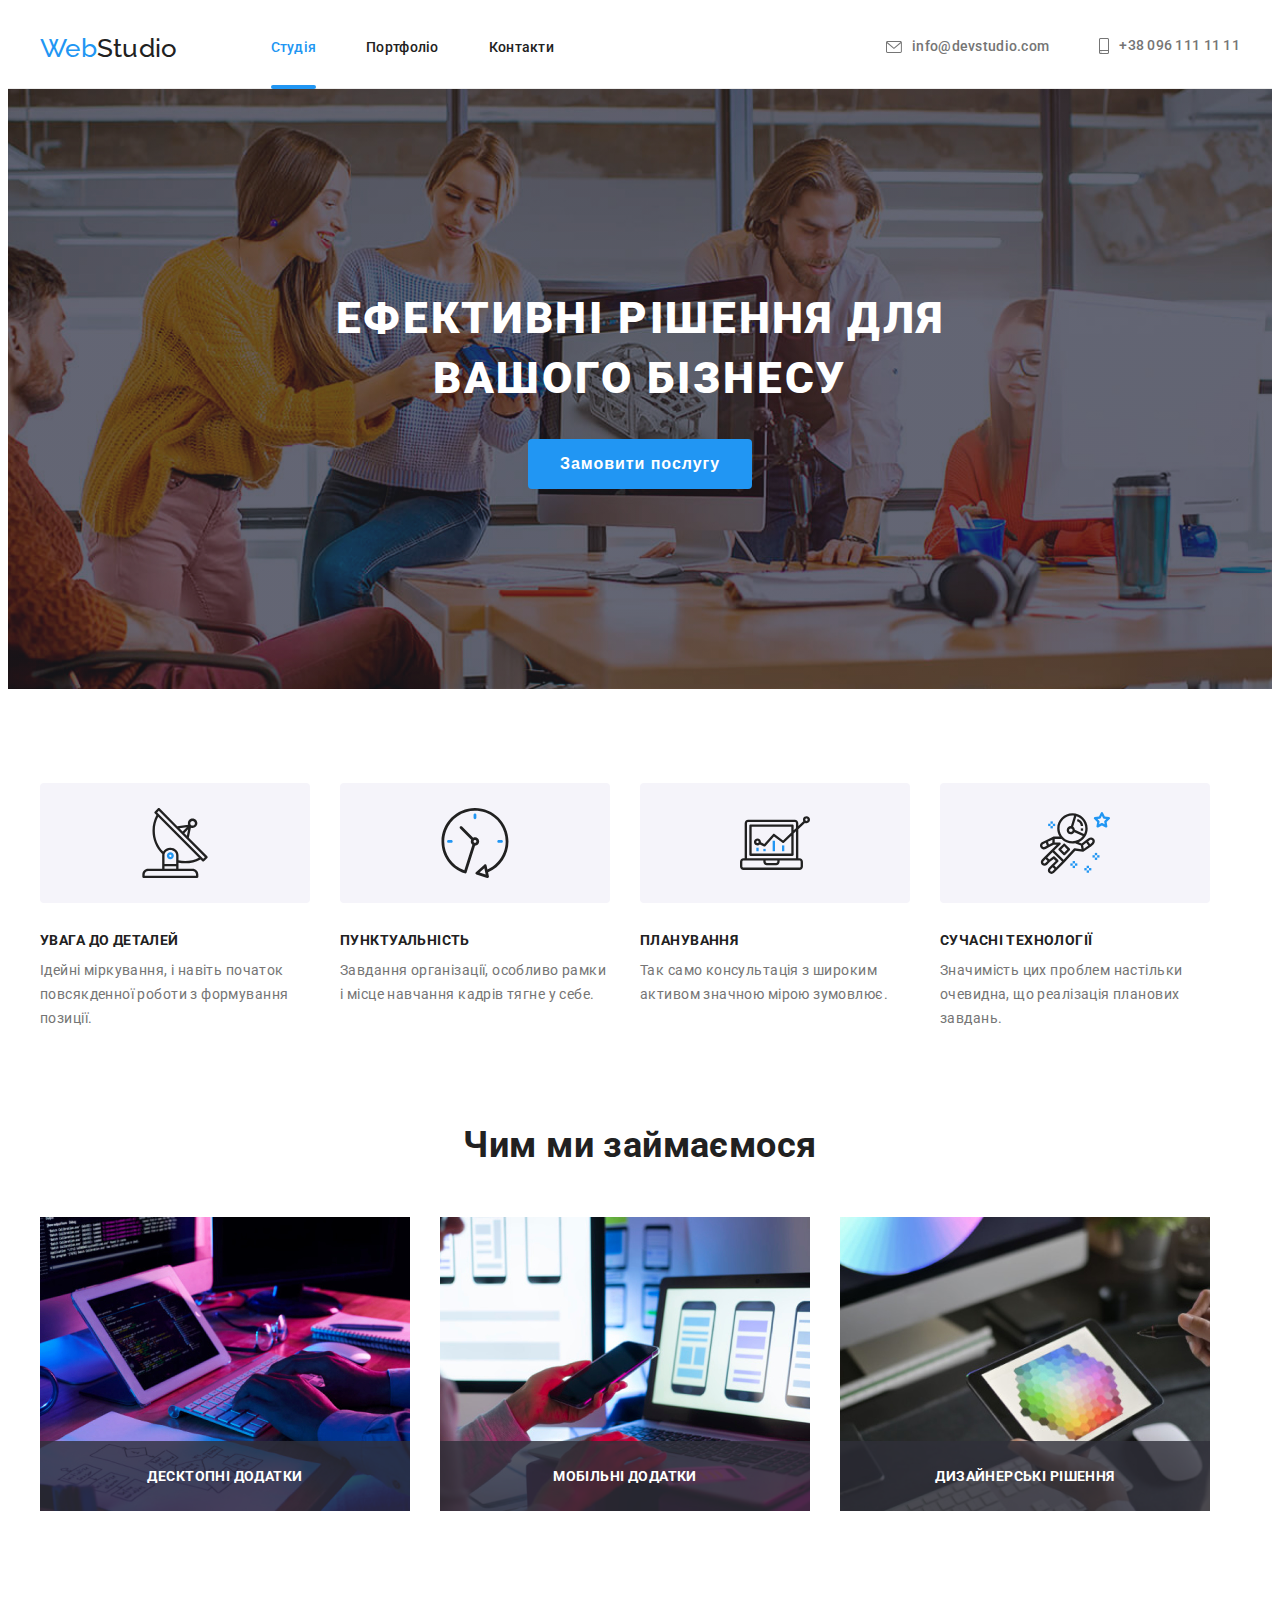
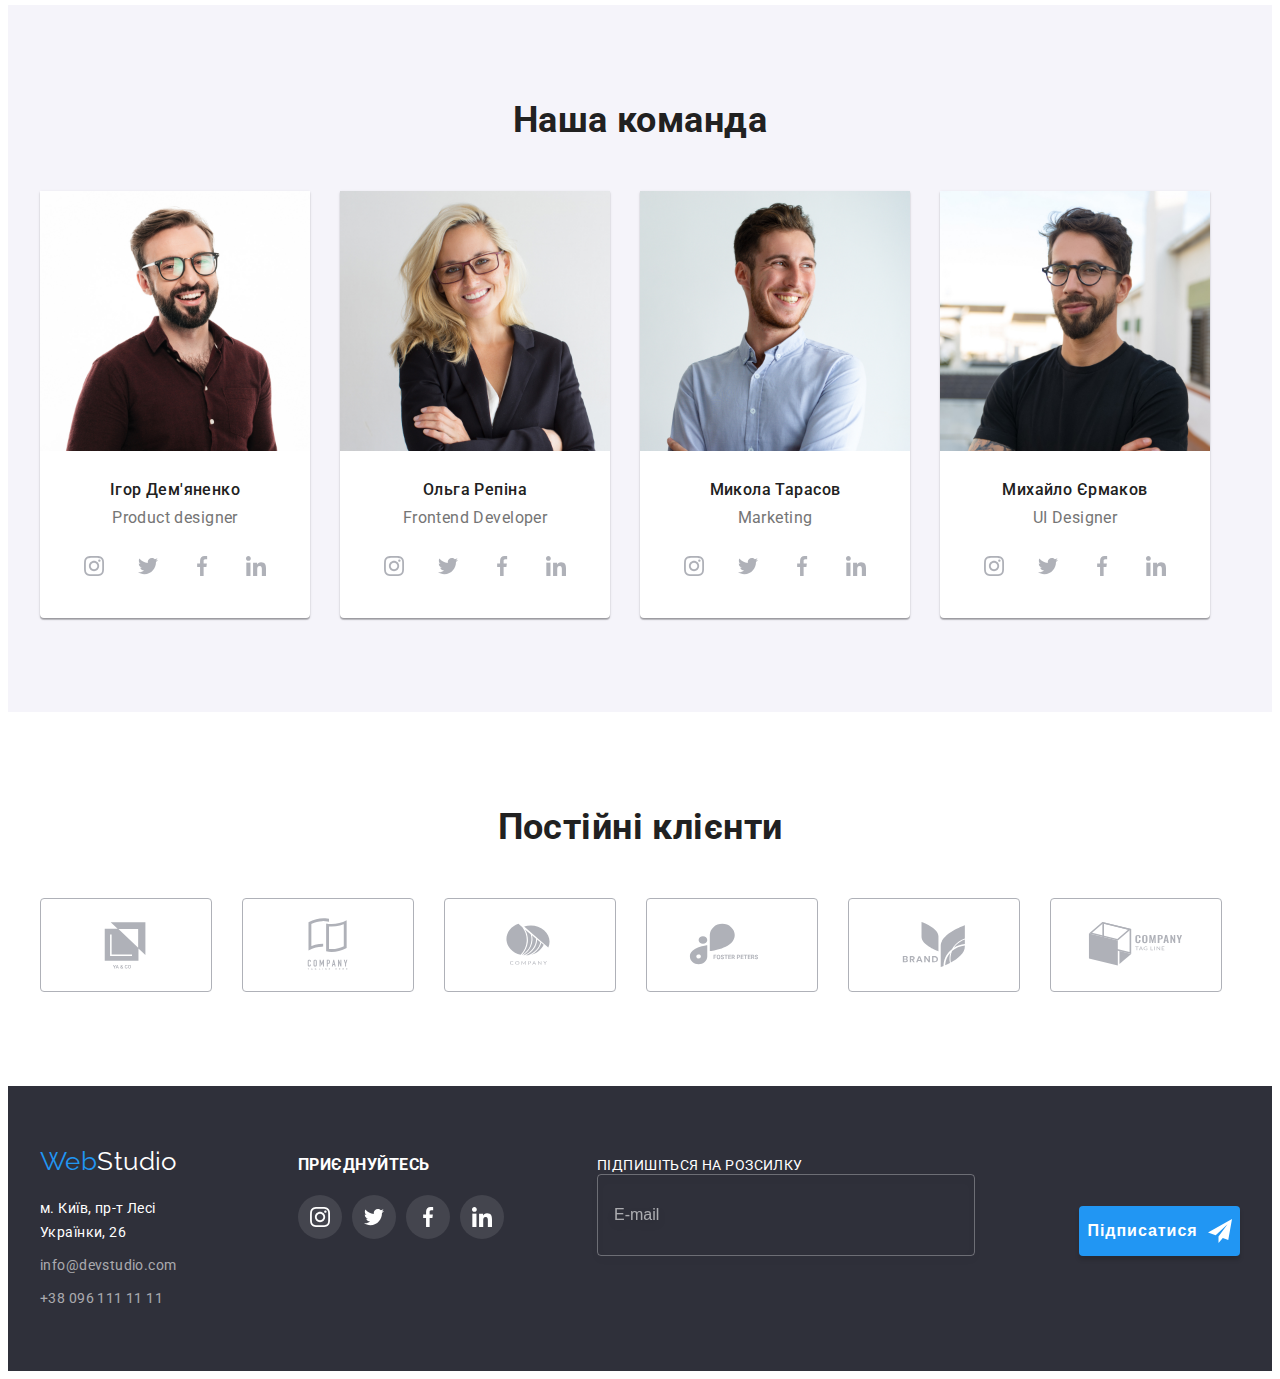
==== commit d1c01a7b: "виправлено помилки вказані валідатором" ====
--- a/index.html
+++ b/index.html
@@ -148,8 +148,7 @@
               <p class="activity-desc">Дизайнерські рішення</p>
             </div>
           </li>
-      </div>
-      </ul>
+        </ul>
       </div>
     </section>
 
@@ -432,10 +431,9 @@
       <!-- subscribe -->
       <div class="subscribe">
 
-
         <form class="subscribe-form">
           <label class="label-footer">
-            <h3 class="invitation-title">Підпишіться на розсилку</h3>
+            <span class="subscribe-title">Підпишіться на розсилку</span>
             <input class="subscribe-input" type="email" name="email" placeholder="E-mail" required>
           </label>
 
@@ -494,8 +492,8 @@
 
 
         <div class="checkbox-block">
-          <label class="checkbox-label">
-            <input class="checkbox" type="checkbox" name="policy" value="policy" required>
+          <label class="checkbox-label" for="check">
+            <input id="check" class="checkbox" type="checkbox" name="policy" value="policy" required>
             <svg class="checkbox-icon" width="16" height="15">
               <use href="./images/icons.svg#icon-check"></use>
             </svg>
--- a/css/styles.css
+++ b/css/styles.css
@@ -579,6 +579,16 @@
 }
 
 /* subscribe */
+.subscribe-title {
+    line-height: 1.14;
+    letter-spacing: 0.03em;
+    text-transform: uppercase;
+
+    color: var(--primary-white-color);
+
+    margin-bottom: 20px;
+}
+
 .subscribe-input {
     display: inline-block;
     width: 358px;
@@ -602,10 +612,8 @@
     line-height: 1.25;
     align-items: center;
     color: rgba(255, 255, 255, 0.6);
-
-}
-
-/* .subscribe-input:hover, */
+}
+
 .subscribe-input:focus-within {
     outline: 0;
     outline-offset: 0;
@@ -850,15 +858,13 @@
     border: 2px solid var(--primary-text-color);
     border-radius: var(--border-radius);
     margin-right: 7px;
-    background-color: var(--primary-white-color);
-    transition: background-color var(--trans-dur) var(--trans-t-funct), border var(--trans-dur) var(--trans-t-funct);
+    transition: background var(--trans-dur) var(--trans-t-funct), border var(--trans-dur) var(--trans-t-funct);
 }
 
 .checkbox:checked+.checkbox-icon {
-    border: transparent;
+    border-color: transparent;
     background-color: var(--accent-color);
 }
-
 
 .form-policy {
     margin-left: 3px;
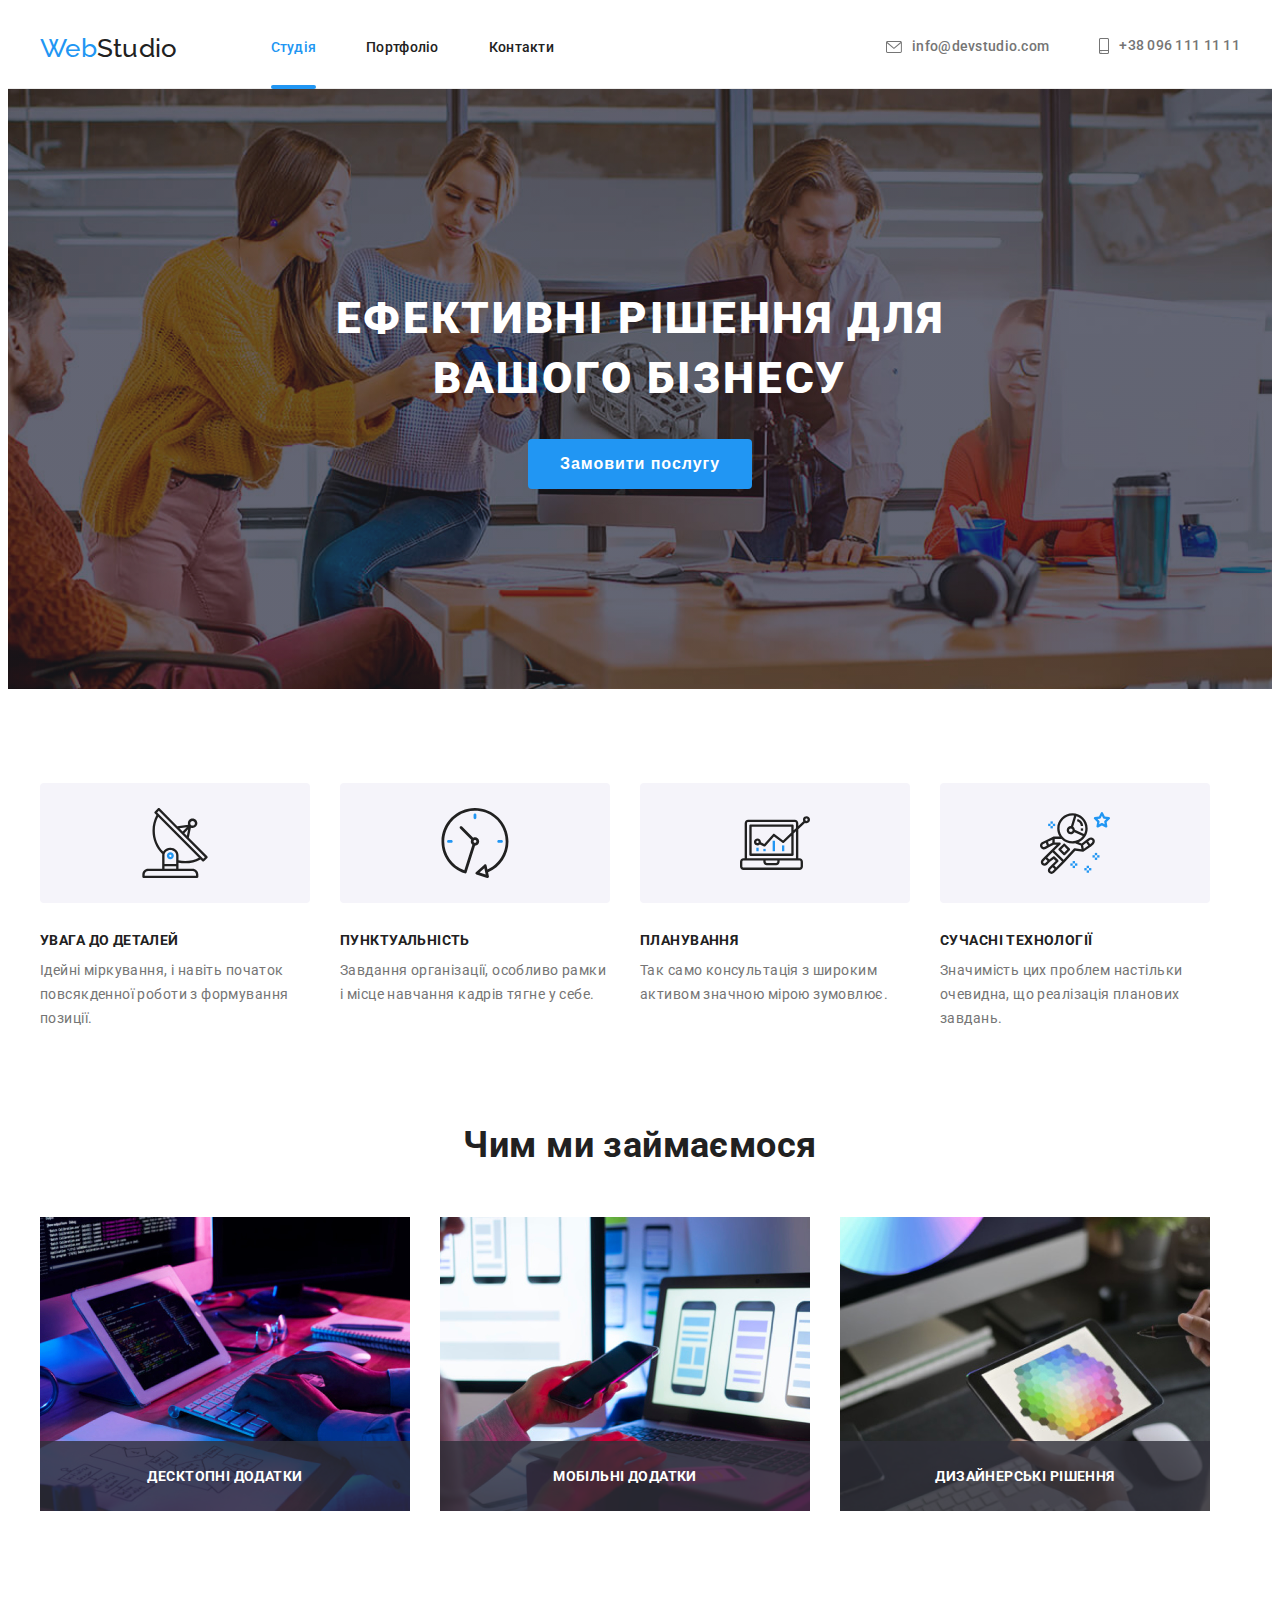
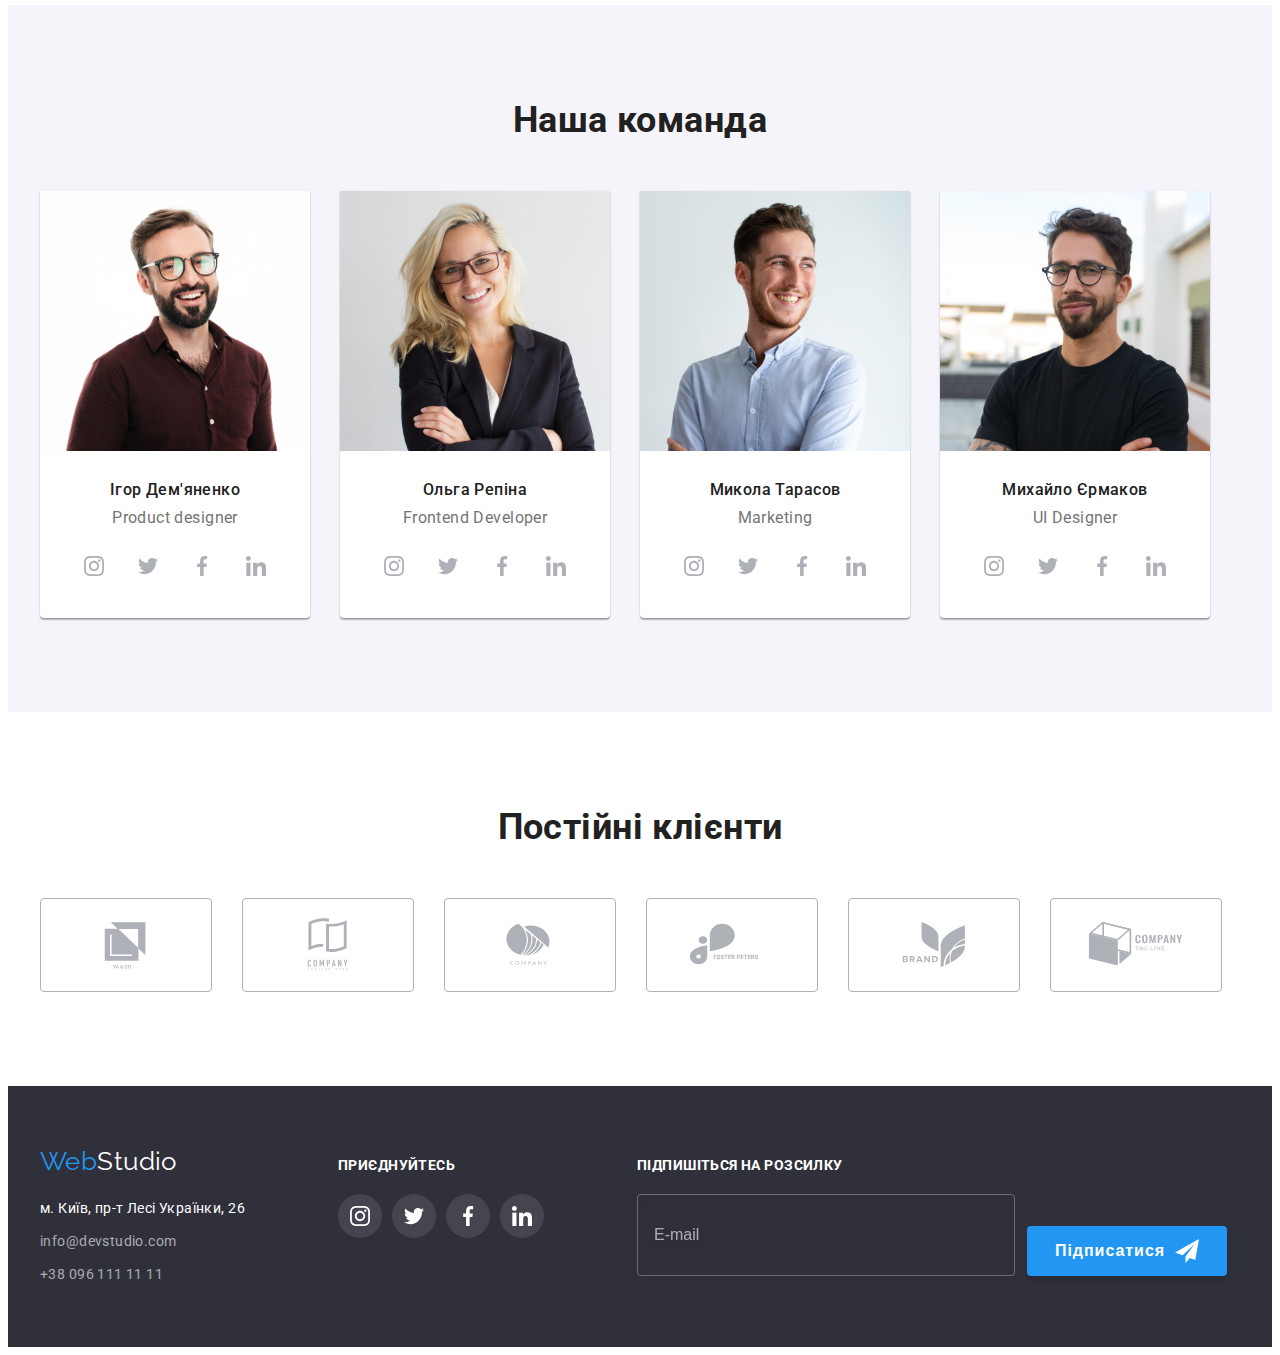
==== commit 1bab6bc1: "виправляє footer-subtitle" ====
--- a/index.html
+++ b/index.html
@@ -396,7 +396,7 @@
       </div>
 
       <div class="join">
-        <h3 class="invitation-title">Приєднуйтесь</h3>
+        <h3 class="footer-subtitle">Приєднуйтесь</h3>
         <ul class="list">
           <li class="item">
             <a class="link" href="https://www.instagram.com/" target="_blank" rel="noopener noreferrer">
@@ -433,7 +433,7 @@
 
         <form class="subscribe-form">
           <label class="label-footer">
-            <span class="subscribe-title">Підпишіться на розсилку</span>
+            <span class="footer-subtitle">Підпишіться на розсилку</span>
             <input class="subscribe-input" type="email" name="email" placeholder="E-mail" required>
           </label>
 
--- a/css/styles.css
+++ b/css/styles.css
@@ -539,13 +539,15 @@
 }
 
 
-.invitation-title {
+.footer-subtitle {
+    display: block;
+    font-weight: 700;
+    font-size: 14px;
     line-height: 1.14;
     letter-spacing: 0.03em;
     text-transform: uppercase;
 
     color: var(--primary-white-color);
-
     margin-bottom: 20px;
 }
 
@@ -580,12 +582,12 @@
 
 /* subscribe */
 .subscribe-title {
+    display: block;
+    font-weight: 700;
+    font-size: 14px;
     line-height: 1.14;
-    letter-spacing: 0.03em;
     text-transform: uppercase;
-
-    color: var(--primary-white-color);
-
+    color: var(--primary-white-color);
     margin-bottom: 20px;
 }
 
